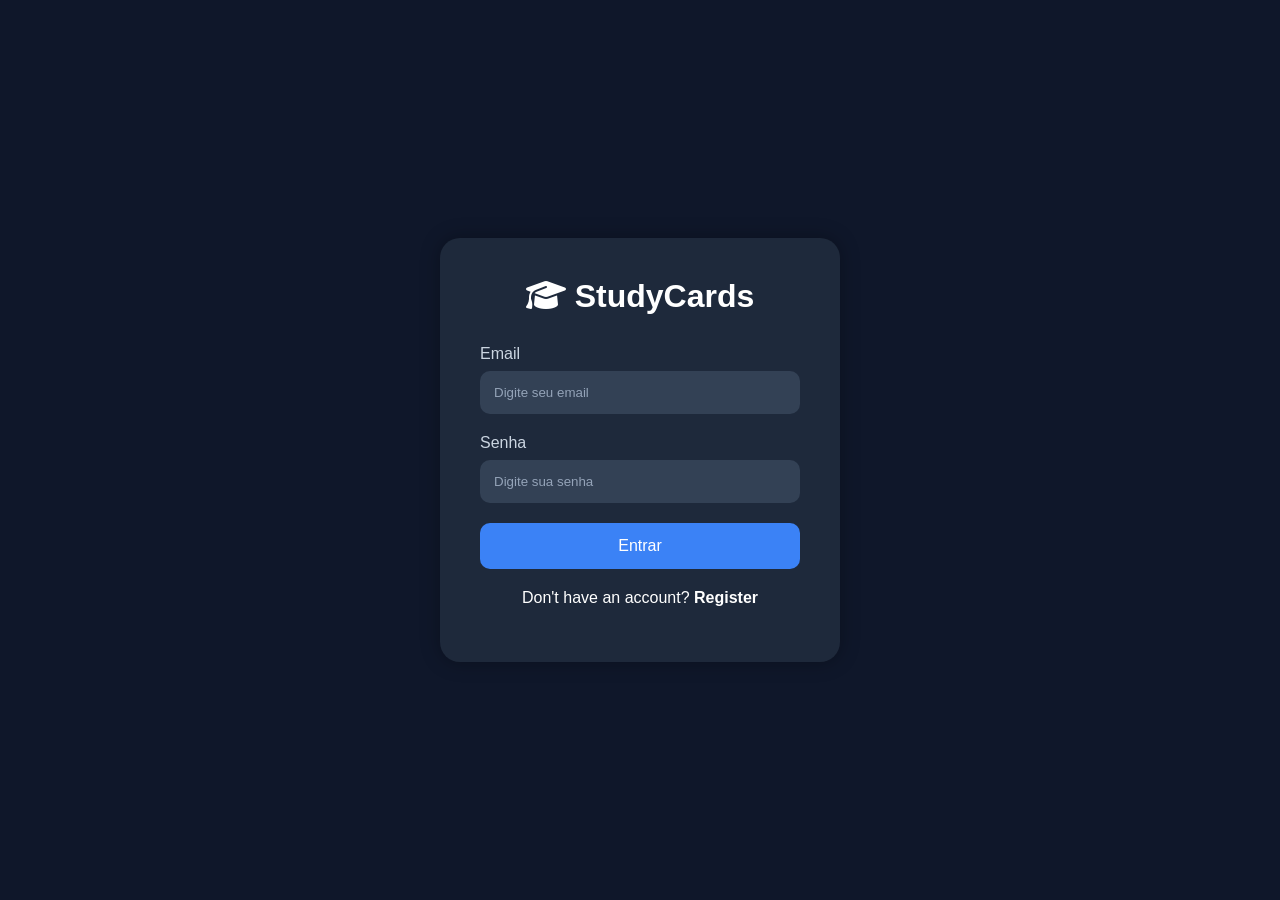
==== frontend/login_page.html @ 3c2e5143 "Adicionado register page e melhora na interface" ====
<!DOCTYPE html>
<html lang="pt-br">
<head>
    <meta charset="UTF-8">
    <meta name="viewport" content="width=device-width, initial-scale=1.0">
    <title>Login - StudyCards</title>

    <link rel="stylesheet" href="login_page.css">

    <link rel="stylesheet"
    href="https://cdnjs.cloudflare.com/ajax/libs/font-awesome/6.5.0/css/all.min.css">

    <style>

        *{
            margin: 0;
            padding: 0;
            box-sizing: border-box;
            font-family: Arial, Helvetica, sans-serif;
        }

        body{
            background-color: #0f172a;
            height: 100vh;

            display: flex;
            justify-content: center;
            align-items: center;
        }

        .login-container{
            background-color: #1e293b;

            width: 400px;

            padding: 40px;

            border-radius: 20px;

            box-shadow: 0px 0px 20px rgba(0,0,0,0.3);
        }

        .login-container h1{
            color: white;

            text-align: center;

            margin-bottom: 30px;
        }

        .input-group{
            display: flex;
            flex-direction: column;

            margin-bottom: 20px;
        }

        .input-group label{
            color: #cbd5e1;

            margin-bottom: 8px;
        }

        .input-group input{
            padding: 14px;

            border: none;

            border-radius: 10px;

            background-color: #334155;

            color: white;

            outline: none;
        }

        .input-group input::placeholder{
            color: #94a3b8;
        }

        .login-button{
            width: 100%;

            padding: 14px;

            border: none;

            border-radius: 10px;

            background-color: #3b82f6;

            color: white;

            font-size: 16px;

            cursor: pointer;

            transition: 0.3s;
        }

        .login-button:hover{
            opacity: 0.8;
        }

        .error-message{
            color: #ef4444;

            margin-top: 15px;

            text-align: center;
        }

    </style>

</head>

<body>

    <div class="login-container">

        <h1>
            <i class="fa-solid fa-graduation-cap"></i>
            StudyCards
        </h1>

        <form id="login-form">

            <div class="input-group">

                <label>Email</label>

                <input
                type="email"
                id="email"
                placeholder="Digite seu email"
                required>

            </div>

            <div class="input-group">

                <label>Senha</label>

                <input
                type="password"
                id="password"
                placeholder="Digite sua senha"
                required>

            </div>

            <button
                type="submit"
                class="login-button">

                    Entrar

            </button>

            <p class="no-account-text">
                Don't have an account? 
                <a href="register_page.html"><strong>Register</strong></a>
            </p>

            <p class="error-message" id="error-message"></p>

        </form>

    </div>

<script>

    const loginForm = document.getElementById("login-form")

    loginForm.addEventListener("submit", async function(event){

        event.preventDefault()

        const email = document.getElementById("email").value

        const password = document.getElementById("password").value

        const response = await fetch(
            "http://localhost:8000/auth/login",
            {
                method: "POST",

                headers: {
                    "Content-Type": "application/json"
                },

                credentials: "include",

                body: JSON.stringify({
                    email: email,
                    password: password
                })
            }
        )

        const data = await response.json()

        if(response.ok){

            window.location.href = "index.html"
            // console.log("IT WORKED.")

        }else{
            document.getElementById("error-message").innerText =
            data.detail || "Erro ao fazer login"

        }

    })

</script>

</body>
</html>
---- frontend/login_page.css ----
body {
    margin: 0;
    font-family: Arial;
    background: #347bc7;
}

.dashboard {
    padding: 20px;
}

.header {
    display: flex;
    justify-content: space-between;
    background: #347bc7;
    color: white;
    padding: 15px;
    border-radius: 10px;
}

.content {
    display: flex;
    justify-content: center;
    align-items: center;
    height: calc(100vh - 80px); /* adjust based on header height */
}

.card {
    width: 400px;
    padding: 30px;
    background-color: #ffffff;
    border-radius: 10px;
}

ul {
    display: flex;
    gap: 20px;
    list-style: none;
}
a {
    text-decoration: none;
    color: white;
    font-weight: bold;
}
a i {
    margin-right: 8px;
}


.no-account-text {
    color: white;
    margin-top: 20px;
    text-align: center;
}
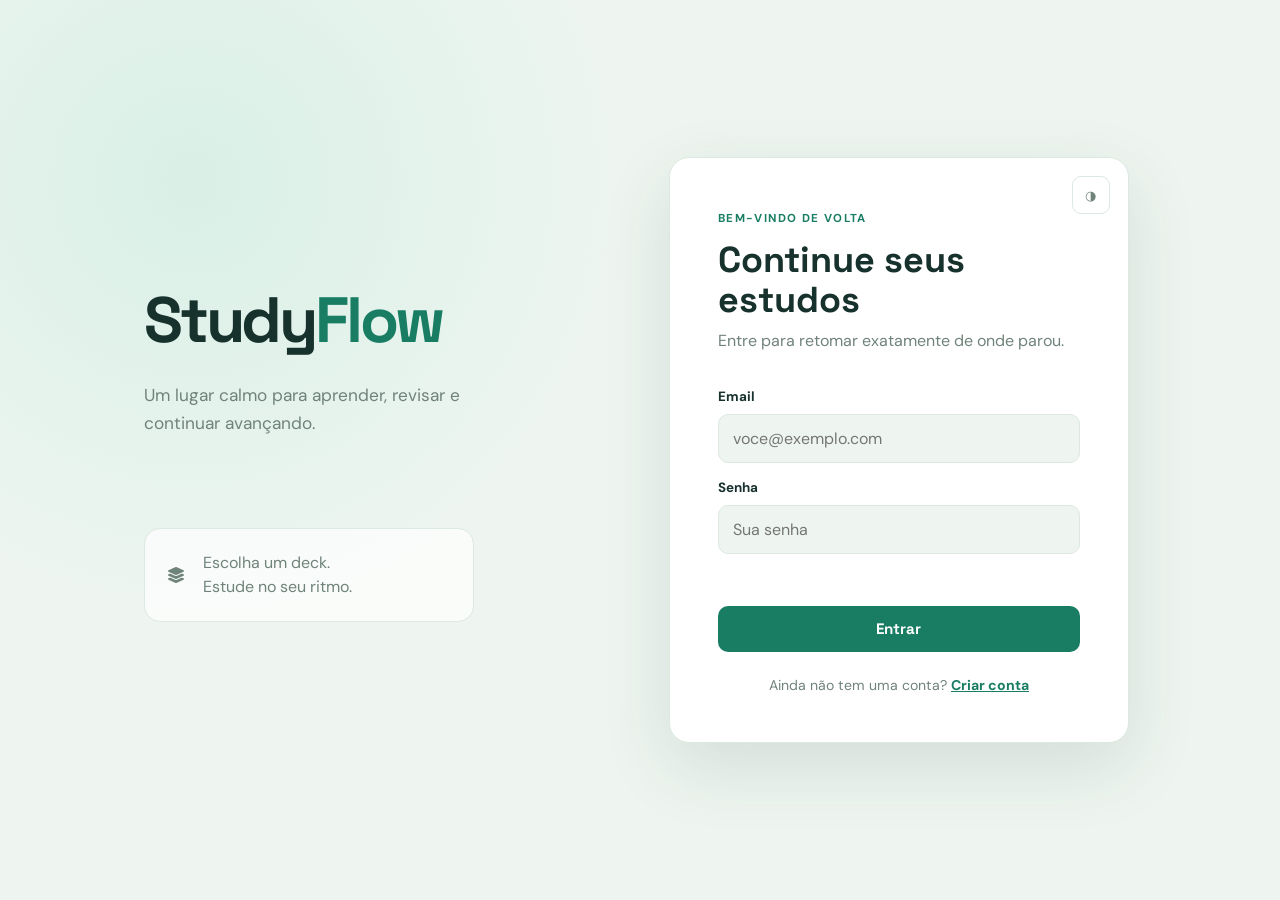
==== commit c18af4f1: "fixed coding and html style" ====
--- a/frontend/login_page.html
+++ b/frontend/login_page.html
@@ -1,220 +1,38 @@
 <!DOCTYPE html>
-<html lang="pt-br">
+<html lang="pt-BR">
 <head>
     <meta charset="UTF-8">
     <meta name="viewport" content="width=device-width, initial-scale=1.0">
-    <title>Login - StudyCards</title>
-
-    <link rel="stylesheet" href="login_page.css">
-
-    <link rel="stylesheet"
-    href="https://cdnjs.cloudflare.com/ajax/libs/font-awesome/6.5.0/css/all.min.css">
-
-    <style>
-
-        *{
-            margin: 0;
-            padding: 0;
-            box-sizing: border-box;
-            font-family: Arial, Helvetica, sans-serif;
-        }
-
-        body{
-            background-color: #0f172a;
-            height: 100vh;
-
-            display: flex;
-            justify-content: center;
-            align-items: center;
-        }
-
-        .login-container{
-            background-color: #1e293b;
-
-            width: 400px;
-
-            padding: 40px;
-
-            border-radius: 20px;
-
-            box-shadow: 0px 0px 20px rgba(0,0,0,0.3);
-        }
-
-        .login-container h1{
-            color: white;
-
-            text-align: center;
-
-            margin-bottom: 30px;
-        }
-
-        .input-group{
-            display: flex;
-            flex-direction: column;
-
-            margin-bottom: 20px;
-        }
-
-        .input-group label{
-            color: #cbd5e1;
-
-            margin-bottom: 8px;
-        }
-
-        .input-group input{
-            padding: 14px;
-
-            border: none;
-
-            border-radius: 10px;
-
-            background-color: #334155;
-
-            color: white;
-
-            outline: none;
-        }
-
-        .input-group input::placeholder{
-            color: #94a3b8;
-        }
-
-        .login-button{
-            width: 100%;
-
-            padding: 14px;
-
-            border: none;
-
-            border-radius: 10px;
-
-            background-color: #3b82f6;
-
-            color: white;
-
-            font-size: 16px;
-
-            cursor: pointer;
-
-            transition: 0.3s;
-        }
-
-        .login-button:hover{
-            opacity: 0.8;
-        }
-
-        .error-message{
-            color: #ef4444;
-
-            margin-top: 15px;
-
-            text-align: center;
-        }
-
-    </style>
-
+    <title>Entrar | StudyFlow</title>
+    <link rel="preconnect" href="https://fonts.googleapis.com">
+    <link rel="preconnect" href="https://fonts.gstatic.com" crossorigin>
+    <link href="https://fonts.googleapis.com/css2?family=DM+Sans:wght@400;500;600;700&family=Space+Grotesk:wght@500;600;700&display=swap" rel="stylesheet">
+    <link rel="stylesheet" href="https://cdnjs.cloudflare.com/ajax/libs/font-awesome/6.5.0/css/all.min.css">
+    <link rel="stylesheet" href="auth.css">
 </head>
-
 <body>
-
-    <div class="login-container">
-
-        <h1>
-            <i class="fa-solid fa-graduation-cap"></i>
-            StudyCards
-        </h1>
-
-        <form id="login-form">
-
-            <div class="input-group">
-
-                <label>Email</label>
-
-                <input
-                type="email"
-                id="email"
-                placeholder="Digite seu email"
-                required>
-
-            </div>
-
-            <div class="input-group">
-
-                <label>Senha</label>
-
-                <input
-                type="password"
-                id="password"
-                placeholder="Digite sua senha"
-                required>
-
-            </div>
-
-            <button
-                type="submit"
-                class="login-button">
-
-                    Entrar
-
-            </button>
-
-            <p class="no-account-text">
-                Don't have an account? 
-                <a href="register_page.html"><strong>Register</strong></a>
-            </p>
-
-            <p class="error-message" id="error-message"></p>
-
-        </form>
-
-    </div>
-
-<script>
-
-    const loginForm = document.getElementById("login-form")
-
-    loginForm.addEventListener("submit", async function(event){
-
-        event.preventDefault()
-
-        const email = document.getElementById("email").value
-
-        const password = document.getElementById("password").value
-
-        const response = await fetch(
-            "http://localhost:8000/auth/login",
-            {
-                method: "POST",
-
-                headers: {
-                    "Content-Type": "application/json"
-                },
-
-                credentials: "include",
-
-                body: JSON.stringify({
-                    email: email,
-                    password: password
-                })
-            }
-        )
-
-        const data = await response.json()
-
-        if(response.ok){
-
-            window.location.href = "index.html"
-            // console.log("IT WORKED.")
-
-        }else{
-            document.getElementById("error-message").innerText =
-            data.detail || "Erro ao fazer login"
-
-        }
-
-    })
-
-</script>
-
+    <main class="auth-shell">
+        <section class="auth-brand" aria-label="StudyFlow">
+            <a class="auth-logo" href="index.html">Study<span>Flow</span></a>
+            <p>Um lugar calmo para aprender, revisar e continuar avançando.</p>
+            <div class="auth-art"><i class="fa-solid fa-layer-group"></i><span>Escolha um deck.<br>Estude no seu ritmo.</span></div>
+        </section>
+        <section class="auth-card">
+            <button class="auth-theme" id="theme-toggle" type="button" aria-label="Alternar tema">&#9681;</button>
+            <span class="auth-kicker">Bem-vindo de volta</span>
+            <h1>Continue seus estudos</h1>
+            <p class="auth-subtitle">Entre para retomar exatamente de onde parou.</p>
+            <form id="login-form" novalidate>
+                <label for="email">Email</label>
+                <input type="email" id="email" autocomplete="email" placeholder="voce@exemplo.com" required>
+                <label for="password">Senha</label>
+                <input type="password" id="password" autocomplete="current-password" placeholder="Sua senha" required>
+                <p class="auth-error" id="error-message" role="alert"></p>
+                <button class="auth-submit" id="login-submit" type="submit">Entrar</button>
+            </form>
+            <p class="auth-switch">Ainda não tem uma conta? <a href="register_page.html">Criar conta</a></p>
+        </section>
+    </main>
+    <script type="module" src="auth.js"></script>
 </body>
-</html>+</html>
--- a/frontend/auth.css
+++ b/frontend/auth.css
@@ -0,0 +1,38 @@
+:root {
+    --auth-bg: #eef5f0;
+    --auth-surface: #ffffff;
+    --auth-ink: #17312c;
+    --auth-muted: #70837a;
+    --auth-line: #dce8e0;
+    --auth-accent: #197d63;
+    --auth-soft: #d9f0e7;
+    --auth-error: #bd504c;
+}
+
+body.auth-dark { --auth-bg: #101b1b; --auth-surface: #182827; --auth-ink: #edf6ef; --auth-muted: #9eb4aa; --auth-line: #2d4842; --auth-accent: #8bd5b5; --auth-soft: #23483d; }
+* { box-sizing: border-box; }
+body { min-height: 100vh; margin: 0; color: var(--auth-ink); background: radial-gradient(circle at 15% 20%, var(--auth-soft), transparent 34%), var(--auth-bg); font-family: "DM Sans", sans-serif; transition: background 180ms ease, color 180ms ease; }
+h1, .auth-logo { font-family: "Space Grotesk", sans-serif; }
+.auth-shell { width: min(1120px, 100%); min-height: 100vh; display: grid; grid-template-columns: 0.95fr 1.05fr; gap: clamp(30px, 8vw, 110px); align-items: center; margin: 0 auto; padding: 40px clamp(20px, 5vw, 70px); }
+.auth-brand { padding: 20px 0; }
+.auth-logo { color: var(--auth-ink); font-size: clamp(2rem, 5vw, 4rem); font-weight: 700; text-decoration: none; letter-spacing: -0.05em; }
+.auth-logo span { color: var(--auth-accent); }
+.auth-brand > p { max-width: 390px; margin: 20px 0 0; color: var(--auth-muted); font-size: 1.08rem; line-height: 1.65; }
+.auth-art { display: flex; align-items: center; gap: 18px; max-width: 330px; margin-top: 90px; padding: 22px; border: 1px solid var(--auth-line); border-radius: 16px; color: var(--auth-muted); background: color-mix(in srgb, var(--auth-surface) 70%, transparent); line-height: 1.5; }
+.auth-art-icon { display: grid; place-items: center; width: 46px; height: 46px; border-radius: 13px; color: var(--auth-accent); background: var(--auth-soft); font-size: 1.3rem; }
+.auth-card { position: relative; width: min(100%, 460px); padding: clamp(28px, 5vw, 48px); border: 1px solid var(--auth-line); border-radius: 20px; background: var(--auth-surface); box-shadow: 0 24px 70px rgba(28, 61, 49, 0.12); }
+.auth-theme { position: absolute; top: 18px; right: 18px; width: 38px; height: 38px; border: 1px solid var(--auth-line); border-radius: 9px; color: var(--auth-muted); background: transparent; cursor: pointer; }
+.auth-kicker { color: var(--auth-accent); font-size: 0.72rem; font-weight: 700; letter-spacing: 0.12em; text-transform: uppercase; }
+.auth-card h1 { max-width: 330px; margin: 14px 0 8px; font-size: clamp(1.65rem, 4vw, 2.25rem); line-height: 1.1; }
+.auth-subtitle { margin: 0 0 28px; color: var(--auth-muted); line-height: 1.5; }
+.auth-card form { display: grid; gap: 9px; }
+.auth-card label { margin-top: 7px; font-size: 0.84rem; font-weight: 700; }
+.auth-card input { width: 100%; padding: 13px 14px; border: 1px solid var(--auth-line); border-radius: 10px; outline: none; color: var(--auth-ink); background: var(--auth-bg); font: inherit; }
+.auth-card input:focus { border-color: var(--auth-accent); box-shadow: 0 0 0 3px color-mix(in srgb, var(--auth-accent) 18%, transparent); }
+.auth-error { min-height: 20px; margin: 6px 0 0; color: var(--auth-error); font-size: 0.84rem; }
+.auth-submit { min-height: 46px; margin-top: 8px; border: 0; border-radius: 10px; color: #fff; background: var(--auth-accent); font: 700 0.95rem "Space Grotesk", sans-serif; cursor: pointer; transition: transform 160ms ease, filter 160ms ease; }
+.auth-submit:hover { filter: brightness(0.93); transform: translateY(-1px); }
+.auth-submit:disabled { cursor: wait; opacity: 0.65; }
+.auth-switch { margin: 24px 0 0; color: var(--auth-muted); font-size: 0.88rem; text-align: center; }
+.auth-switch a { color: var(--auth-accent); font-weight: 700; }
+@media (max-width: 760px) { .auth-shell { grid-template-columns: 1fr; max-width: 520px; } .auth-brand { text-align: center; } .auth-brand > p { margin-inline: auto; } .auth-art { margin: 30px auto 0; text-align: left; } }
